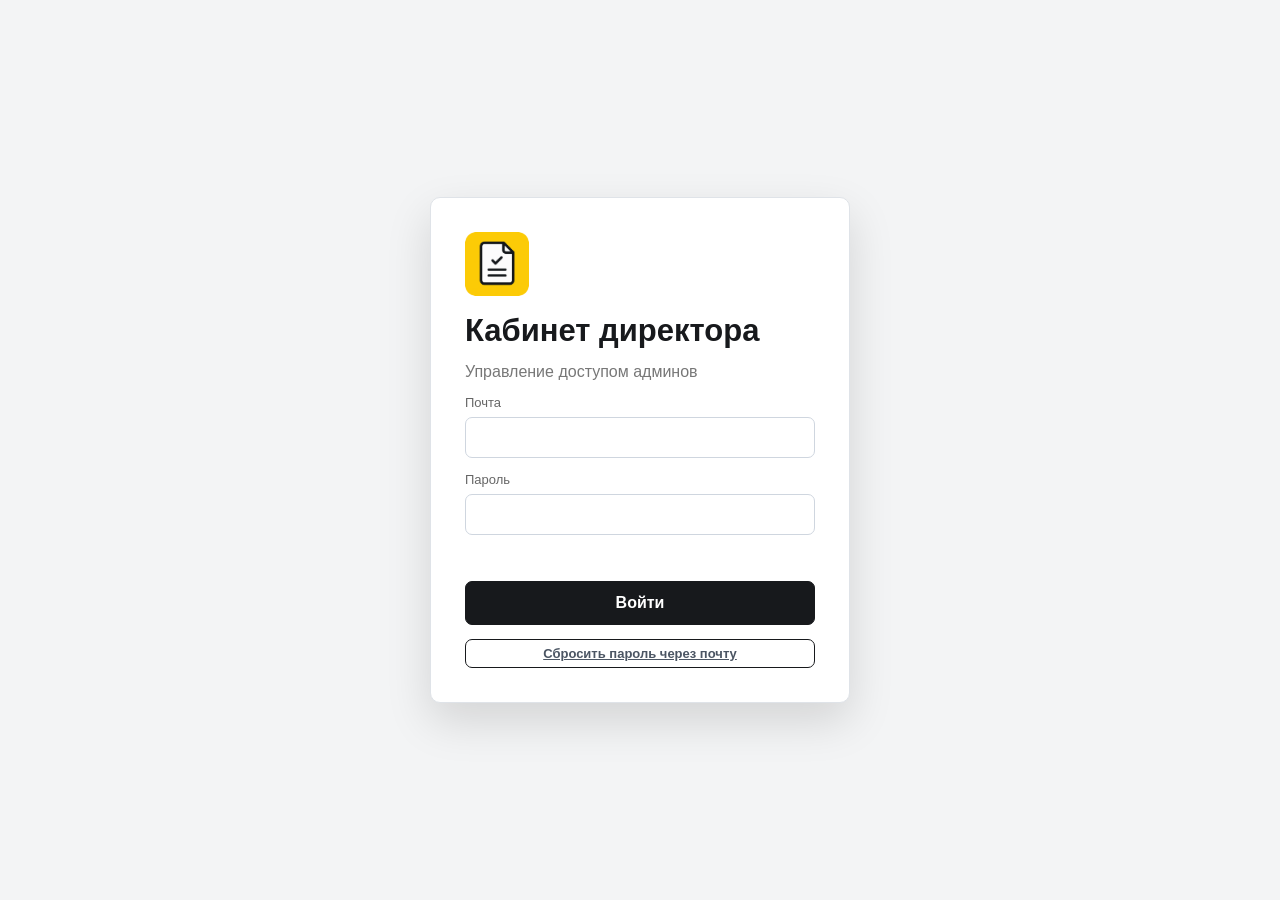
==== index.html @ 8cf00355 "Add mobile phone layout" ====
<!doctype html>
<html lang="ru">
<head>
  <meta charset="utf-8">
  <meta name="viewport" content="width=device-width,initial-scale=1">
  <title>Taxichi Pro - кабинет директора</title>
  <link rel="icon" href="taxichi-pro-logo.png">
  <link rel="apple-touch-icon" href="taxichi-pro-logo.png">
  <link rel="stylesheet" href="owner.css?v=20260713-1">
  <link rel="stylesheet" href="owner-analytics.css?v=20260710-6">
  <link rel="stylesheet" href="director-responsive.css?v=20260715-2">
</head>
<body>
<section id="ownerLogin" class="login">
  <form id="ownerLoginForm" class="login-card" autocomplete="off">
    <img src="taxichi-pro-logo.png" alt="">
    <h1>Кабинет директора</h1>
    <p>Управление доступом админов</p>
    <label>Почта<input name="email" type="email" required autocomplete="off" autocapitalize="none" spellcheck="false"></label>
    <label>Пароль<input name="password" type="password" required autocomplete="new-password"></label>
    <div id="ownerError" class="error"></div>
    <button>Войти</button>
    <button type="button" id="forgotOwnerPassword" class="link-button">Сбросить пароль через почту</button>
  </form>
</section>
<div id="ownerApp" class="app hidden">
  <aside>
    <div class="brand"><img src="taxichi-pro-logo.png" alt=""><span class="brand-copy"><b>Taxichi Pro</b><small>Директор</small></span></div>
    <nav>
      <button class="active" data-owner-page="admins">Админы</button>
      <button data-owner-page="payments" type="button">Платежи</button>
      <button data-owner-page="analytics" type="button">Аналитика</button>
      <button data-owner-page="cabinet" type="button">Кабинет</button>
    </nav>
    <div class="account"><b>Асадбек Баратов</b><span>Директор</span><button id="ownerLogout">Выйти</button></div>
  </aside>
  <main>
    <header>
      <div><h1 id="ownerTitle">Админы</h1><p id="ownerSubtitle">Доступы для админского кабинета</p></div>
      <button id="addDispatcher" class="primary">+ Добавить админа</button>
    </header>
    <section id="ownerPayments" class="owner-payments-panel hidden"></section>
    <section id="ownerAnalytics" class="owner-analytics-panel hidden"></section>
    <section id="ownerCabinet" class="owner-cabinet-panel hidden"></section>
    <section id="dispatcherGrid" class="dispatcher-list"></section>
  </main>
</div>
<dialog id="dispatcherDialog">
  <button class="close">×</button>
  <h2 id="dispatcherDialogTitle">Новый админ</h2>
  <p>Данные доступа и правила подписки для водителей этого админа.</p>
  <form id="dispatcherForm">
    <input type="hidden" name="id">
    <input type="hidden" name="active" value="true">
    <section class="admin-data-box">
      <h3>Данные админа</h3>
      <div class="form-grid">
        <label>ФИО<input name="name" required></label>
        <label>Телефон<input name="phone" required placeholder="+7 999 999-99-99"></label>
        <label>Почта<input name="email" type="email" placeholder="admin@example.com"></label>
        <label>Логин<input name="login" required></label>
        <label>Пароль<input name="password" required minlength="4"></label>
        <label class="check-field"><input name="hidden_from_directors" type="checkbox" value="true"> <span>Не показывать другим директорам</span></label>
      </div>
    </section>
    <section class="payment-settings-box">
      <h3>Подписка и платежи</h3>
      <div class="form-grid">
        <label>Тип оплаты<select name="payment_mode">
          <option value="free_park">Для таксопарков</option>
          <option value="subscription">Платеж по подписке</option>
          <option value="admin_balance">Пополнить через админку</option>
        </select></label>
        <label class="paid-only hidden">Провайдер<select name="payment_provider">
          <option value="none">Без провайдера</option>
          <option value="robokassa">Robokassa</option>
          <option value="yookassa">ЮKassa</option>
        </select></label>
        <label class="paid-only hidden">Цена 15 дней<input name="price15" type="number" min="0" step="1" value="0"></label>
        <label class="paid-only hidden">Цена 30 дней<input name="price30" type="number" min="0" step="1" value="0"></label>
        <label class="paid-only hidden">Лицевой счет<input name="account" placeholder="Номер лицевого счета"></label>
        <label class="paid-only hidden">YooKassa Shop ID<input name="shopId" placeholder="ID магазина"></label>
        <label class="paid-only hidden">YooKassa Secret/API key<input name="secretKey" placeholder="Ключ для серверной проверки"></label>
        <label class="paid-only hidden">Ссылка оплаты 15 дней<input name="paymentUrl15" type="url" placeholder="https://..."></label>
        <label class="paid-only hidden">Ссылка оплаты 30 дней<input name="paymentUrl30" type="url" placeholder="https://..."></label>
        <label class="paid-only hidden">Return URL<input name="yookassaReturnUrl" type="url" placeholder="https://..."></label>
        <label class="admin-balance-only hidden">Цена за выпуск ЭПЛ<input name="epPrice" type="number" min="0" step="1" value="0"></label>
      </div>
    </section>
    <div class="actions edit-actions">
      <button type="button" class="danger dispatcher-dialog-delete">Удалить</button>
      <button type="button" class="secondary dispatcher-dialog-toggle">Закрыть доступ</button>
      <span class="action-spacer"></span>
      <button type="button" class="cancel">Отмена</button>
      <button type="submit" class="primary">Сохранить доступ</button>
    </div>
  </form>
</dialog>
<dialog id="directorDialog">
  <button class="close director-close">×</button>
  <h2 id="directorDialogTitle">Новый директор</h2>
  <p>Дополнительный директор сможет входить в кабинет, но не сможет выдавать доступ другим директорам.</p>
  <form id="directorForm">
    <input type="hidden" name="id">
    <div class="form-grid">
      <label>ФИО<input name="name" required placeholder="ФИО директора"></label>
      <label>Почта<input name="email" type="email" required placeholder="director@example.com"></label>
      <label>Пароль<input name="password" required minlength="6"></label>
      <label>Статус<select name="active"><option value="true">Доступ открыт</option><option value="false">Доступ закрыт</option></select></label>
    </div>
    <div class="actions edit-actions">
      <button type="button" class="danger director-dialog-delete">Удалить</button>
      <span class="action-spacer"></span>
      <button type="button" class="cancel director-cancel">Отмена</button>
      <button type="submit" class="primary">Сохранить директора</button>
    </div>
  </form>
</dialog>
<dialog id="ownerResetDialog">
  <button class="close reset-close">×</button>
  <h2>Сброс пароля директора</h2>
  <p>Введите почту директора. Если почта есть в кабинете, на неё придёт код для смены пароля.</p>
  <form id="ownerResetForm" autocomplete="off">
    <div class="form-grid">
      <label>Почта<input name="email" type="email" required autocomplete="off" autocapitalize="none" spellcheck="false"></label>
      <label class="reset-code-field hidden">Код из письма<input name="code" inputmode="numeric" autocomplete="one-time-code" minlength="6" maxlength="6"></label>
      <label class="reset-password-field hidden">Новый пароль<input name="password" type="password" minlength="6" autocomplete="new-password"></label>
      <label class="reset-password-field hidden">Повторите новый пароль<input name="passwordConfirm" type="password" minlength="6" autocomplete="new-password"></label>
    </div>
    <div id="ownerResetError" class="error"></div>
    <div class="actions">
      <button type="button" class="cancel reset-cancel">Отмена</button>
      <button type="submit" id="ownerResetSubmit" class="primary">Отправить код</button>
    </div>
  </form>
</dialog>
<link rel="stylesheet" href="mobile-phone.css?v=20260729-1">
<script src="owner.js?v=20260728-1"></script>
<script src="director-payments-fix.js?v=20260714-1"></script>
</body>
</html>
---- owner.css ----
:root{
  font-family:Inter,Arial,sans-serif;
  color:#17191c;
  background:#f4f5f6;
}
*{box-sizing:border-box}
body{margin:0}
button,input,select{font:inherit}
.hidden{display:none!important}
.login{position:fixed;inset:0;display:grid;place-items:center;background:#f3f4f5}
.login-card{width:min(420px,calc(100vw - 32px));padding:34px;background:#fff;border:1px solid #dfe3e8;border-radius:10px;box-shadow:0 18px 45px #0002;display:grid;gap:14px}
.login-card img{width:64px;border-radius:10px}
.login-card h1{margin:3px 0 0}
.login-card p{margin:0;color:#777}
.login-card label{font-size:13px;color:#666}
.login-card input{display:block;width:100%;margin-top:7px;padding:12px;border:1px solid #cfd6df;border-radius:7px}
.login-card button,.primary{border:1px solid #17191c;background:#17191c;color:#fff;padding:12px 16px;border-radius:7px;font-weight:800;cursor:pointer}
.primary:hover{background:#2b2f36;border-color:#2b2f36}
.link-button{background:transparent!important;color:#4b5563!important;padding:6px!important;font-size:13px;text-decoration:underline;box-shadow:none}
.error{color:#bc3030;min-height:18px}
.app{display:flex;min-height:100vh}
aside{position:fixed;inset:0 auto 0 0;width:250px;background:#17191c;color:#fff;padding:25px 18px;display:flex;flex-direction:column}
.brand{display:flex;align-items:center;gap:11px;font-size:20px;margin-bottom:35px}
.brand img{width:42px;border-radius:8px}
.brand-copy{display:grid;gap:2px;line-height:1.05}
.brand-copy b{font-size:20px}
.brand-copy small{font-size:12px;color:#aeb4bd;font-weight:800;letter-spacing:.02em}
nav{display:flex;flex:1;flex-direction:column;gap:8px}
nav button,nav a{padding:13px;border:0;border-radius:7px;text-align:left;background:transparent;color:#aaa;text-decoration:none}
nav .active{background:#2b2f36;color:#fff}
nav [data-owner-page="cabinet"]{margin-top:auto}
.account{margin-top:auto;border-top:1px solid #333;padding:18px 8px 0;display:grid;gap:5px}
.account span{color:#aaa;font-size:13px}
.account button{margin-top:8px;background:transparent;border:1px solid #555;color:#ddd;padding:9px;border-radius:7px}
main{margin-left:250px;padding:35px 42px;width:calc(100% - 250px)}
header{display:flex;align-items:center;justify-content:space-between;gap:16px}
h1{margin:0;font-size:31px}
header p{color:#777}
.card{background:#fff;padding:0;border-radius:8px;border:1px solid #dfe3e8;box-shadow:none}
.dispatcher-list{display:grid;gap:9px;margin-top:22px}
.card-head{display:flex;justify-content:space-between;gap:10px}
.avatar{width:38px;height:38px;background:#eef1f5;border:1px solid #dfe3e8;border-radius:7px;display:grid;place-items:center;font-weight:900;color:#17191c}
.identity{display:flex;gap:11px}
.identity b,.identity small{display:block}
.identity small{color:#777;margin-top:3px}
.identity b{font-size:16px}
.count{display:inline-flex;align-items:center;justify-content:center;white-space:nowrap;background:#f3f5f7;border:1px solid #dfe3e8;border-radius:6px;padding:7px 10px;height:max-content;font-weight:800;font-size:12px}
.count.ok{background:#edf7f0;color:#146c37;border-color:#cfe8d7}
.count.off{background:#f9eeee;color:#a01f1f;border-color:#edcdcd}
.access{background:transparent;border:0;border-radius:0;padding:0;display:grid;grid-template-columns:repeat(3,minmax(148px,1fr));gap:8px;min-width:min(650px,52vw);align-items:stretch}
.access div{background:#fbfcfd;border:1px solid #e6eaf0;border-radius:6px;padding:8px 10px;min-height:64px}
.access small,.access b{display:block}
.access small{color:#777;font-size:12px}
.access b{margin-top:3px;word-break:break-word}
.access span{display:block;margin-top:3px;color:#6b7280;font-size:12px}
.dispatcher-card{border:1px solid #dfe3e8;display:grid;grid-template-columns:minmax(0,1fr) auto;align-items:center;gap:12px;padding:10px 14px;border-radius:7px;box-shadow:none}
.dispatcher-card:hover{border-color:#cbd3dc;background:#fcfcfd;box-shadow:0 6px 16px #1118270a}
.dispatcher-card.disabled{opacity:.72;background:#fbfbfb}
.dispatcher-card.private-admin{border-color:#edc949;background:#fffdf4}
.dispatcher-main{display:grid;grid-template-columns:minmax(210px,.85fr) minmax(460px,1.8fr) auto auto;align-items:center;gap:12px;min-width:0}
.dispatcher-actions{display:flex;gap:8px;flex-wrap:wrap;justify-content:flex-end}
.dispatcher-actions button{border-radius:7px;padding:9px 13px;font-weight:800;cursor:pointer}
.dispatcher-actions .dispatcher-edit{background:#17191c;border:1px solid #17191c;color:#fff;box-shadow:none;min-width:104px}
.dispatcher-actions .dispatcher-edit:hover{background:#2b2f36;border-color:#2b2f36}
.admin-name{display:grid;gap:3px;text-align:left;background:#fff;border:1px solid transparent;border-radius:8px;padding:6px 8px;color:#17191c;cursor:pointer;font:inherit}
.admin-name:hover{border-color:#cfd6df;background:#fafbfc}
.admin-name:hover b{text-decoration:underline;text-underline-offset:3px}
.private-badge{display:inline-flex;align-items:center;justify-content:center;white-space:nowrap;background:#fff4bf;color:#7a5a00;border:1px solid #f2d36b;border-radius:6px;padding:7px 9px;font-weight:800;font-size:12px}
#adminDetailsDialog,.admin-details-dialog{width:min(860px,94vw);max-height:86vh}
.admin-details-dialog h2{margin-top:0}
.admin-details-grid{display:grid;grid-template-columns:repeat(3,minmax(180px,1fr));gap:12px;margin-top:18px}
.admin-details-grid div{border:1px solid #dfe3e8;border-radius:8px;background:#fafbfc;padding:14px;min-height:78px}
.admin-details-grid small{display:block;color:#6b7280;font-weight:800;text-transform:uppercase;font-size:11px}
.admin-details-grid b{display:block;margin-top:6px;word-break:break-word}
.secondary{background:#fff;border:1px solid #cfd6df;color:#242a31}
.secondary:hover{background:#f3f5f7;border-color:#b9c3cf}
.danger{background:#b91c1c;border:1px solid #991b1b;color:#fff}
.danger:hover{background:#991b1b}
.drivers{display:flex;flex-wrap:wrap;gap:6px}
.driver{background:#edf1f7;padding:7px 9px;border-radius:9px;font-size:12px}
.owner-analytics-panel{display:grid;gap:16px;margin-top:24px}
.analytics-filter{display:flex;align-items:end;gap:12px;background:#fff;border:1px solid #dfe3e8;border-radius:8px;padding:14px}
.analytics-filter label{font-size:12px;color:#66717d;font-weight:800;text-transform:uppercase}
.analytics-filter input{display:block;margin-top:6px;padding:10px 12px;border:1px solid #cfd6df;border-radius:7px}
.analytics-loading{background:#fff;border:1px solid #dfe3e8;border-radius:8px;padding:18px;color:#66717d}
.analytics-grid{display:grid;grid-template-columns:repeat(4,minmax(160px,1fr));gap:12px}
.analytics-grid article{background:#fff;border:1px solid #dfe3e8;border-radius:8px;padding:16px}
.analytics-grid small{display:block;color:#6b7280;font-weight:800;text-transform:uppercase;font-size:11px}
.analytics-grid b{display:block;margin-top:7px;font-size:28px}
.analytics-table{width:100%;border-collapse:separate;border-spacing:0;background:#fff;border:1px solid #dfe3e8;border-radius:8px;overflow:hidden}
.analytics-table th,.analytics-table td{padding:13px 15px;border-bottom:1px solid #edf0f3;text-align:left}
.analytics-table th{font-size:12px;color:#6b7280;text-transform:uppercase;background:#fafbfc}
.analytics-table td span{display:block;color:#6b7280;font-size:12px;margin-top:3px}
.analytics-table tr:last-child td{border-bottom:0}
dialog{width:min(650px,92vw);border:1px solid #dfe3e8;border-radius:10px;padding:28px;box-shadow:0 18px 45px #0003}
dialog::backdrop{background:#0006}
#ownerResetDialog{width:min(560px,92vw);border:0;border-radius:22px;padding:30px;box-shadow:0 24px 80px #0005}
#ownerResetDialog::backdrop{background:#11182799;backdrop-filter:blur(4px)}
#ownerResetDialog h2{margin:0 32px 8px 0;font-size:26px}
#ownerResetDialog p{margin:0 0 18px;color:#66717d;line-height:1.45}
#ownerResetDialog .form-grid{grid-template-columns:1fr}
#ownerResetDialog label{font-size:12px;font-weight:850;text-transform:uppercase;color:#5f6873}
#ownerResetDialog input{min-height:46px;border-radius:12px}
#ownerResetError{padding-top:4px;font-weight:800}
.close{float:right;border:0;background:none;font-size:25px}
.admin-data-box,.payment-settings-box{display:grid;gap:12px;margin:14px 0 18px;padding:16px;border-radius:10px;background:#fff;border:1px solid #dfe3e8}
.payment-settings-box{border:2px solid #ffd21c;background:#fffbed}
.admin-data-box h3,.payment-settings-box h3{margin:0;font-size:18px}
.owner-payments-panel{display:grid;gap:14px;margin-top:24px}
.owner-cabinet-panel{display:grid;gap:14px;margin-top:24px}
.cabinet-head{display:flex;align-items:center;justify-content:space-between;gap:16px;background:#fff;border:1px solid #dfe3e8;border-radius:10px;padding:18px}
.cabinet-head h2{margin:0 0 5px}
.cabinet-head p{margin:0;color:#66717d}
.director-grid{display:grid;gap:12px}
.director-card{display:grid;grid-template-columns:minmax(0,1fr) auto auto;align-items:center;gap:14px;background:#fff;border:1px solid #dfe3e8;border-radius:10px;padding:16px;box-shadow:0 8px 22px #1118270a}
.director-card.disabled{opacity:.72;background:#fbfbfb}
.director-card-main{display:flex;align-items:center;gap:12px;min-width:0}
.director-card small{display:block;color:#66717d;font-weight:800;text-transform:uppercase;font-size:11px}
.director-card h3{margin:4px 0 2px}
.director-card p{margin:0;color:#66717d;word-break:break-word}
.director-card em{display:block;margin-top:6px;color:#17191c;font-style:normal;font-size:13px;font-weight:800}
.payment-mode-grid{display:grid;gap:12px}
.payment-admin-card{display:grid;grid-template-columns:minmax(220px,1.2fr) minmax(220px,1fr) minmax(190px,.8fr) auto;gap:14px;align-items:center;background:#fff;border:1px solid #dfe3e8;border-radius:8px;padding:16px}
.payment-admin-card small{display:block;color:#66717d;font-weight:800;text-transform:uppercase;font-size:11px}
.payment-admin-card h3{margin:4px 0 3px}
.payment-admin-card p{margin:0;color:#66717d}
.payment-admin-card b,.payment-admin-card strong{display:block;margin-top:5px;font-size:17px}
.payment-admin-card span{display:block;margin-top:4px;color:#66717d}
.balance-director-panel{margin-top:16px;background:#fff;border:1px solid #dfe3e8;border-radius:10px;padding:18px}
.balance-director-panel h2{margin:0 0 4px;font-size:22px}
.balance-director-panel p{margin:0 0 16px;color:#66717d}
.balance-director-list{display:grid;gap:14px}
.balance-admin-group{display:grid;gap:8px}
.balance-admin-title{display:flex;align-items:center;justify-content:space-between;gap:12px;padding:12px 14px;background:#fff8d8;border:1px solid #ffe08a;border-radius:9px}
.balance-admin-title small{display:block;color:#66717d;font-size:11px;font-weight:800;text-transform:uppercase}
.balance-admin-title b{display:block;margin-top:3px}
.balance-admin-title span{font-weight:850;color:#17191c}
.balance-driver-row{display:grid;grid-template-columns:minmax(220px,1.4fr) 120px minmax(170px,1fr) auto;align-items:center;gap:12px;padding:12px 14px;border:1px solid #e6e9ee;border-radius:9px;background:#fafbfc}
.balance-driver-row b{display:block}
.balance-driver-row span,.balance-mini-history{display:block;color:#66717d;font-size:13px}
.balance-driver-row strong{font-size:20px}
.balance-row-actions{display:flex;gap:7px}
.balance-row-actions button{width:34px;height:34px;border:0;border-radius:9px;font-size:20px;font-weight:950;cursor:pointer}
.balance-plus{background:#ffd21c;color:#17191c}
.balance-minus{background:#fff0f0;color:#b83c3c;border:1px solid #f0caca!important}
.form-grid{display:grid;grid-template-columns:1fr 1fr;gap:12px}
.form-grid label{font-size:13px;color:#666}
.form-grid input,.form-grid select{display:block;width:100%;padding:11px;margin-top:6px;border:1px solid #cfd6df;border-radius:7px;background:#fff}
.check-field{display:flex!important;align-items:center;gap:9px;margin-top:25px;color:#17191c!important;font-weight:800}
.check-field input{width:18px!important;height:18px;margin:0!important}
.actions{display:flex;justify-content:flex-end;gap:9px;margin-top:20px}
.edit-actions{align-items:center;background:#f7f8fa;border:1px solid #dfe3e8;border-radius:8px;padding:12px;margin-top:22px}
.edit-actions .action-spacer{flex:1 1 auto}
.edit-actions .danger,.edit-actions .secondary,.edit-actions .primary,.edit-actions .cancel{display:inline-flex;align-items:center;justify-content:center}
.edit-actions button{min-height:42px;border-radius:7px!important}
.edit-actions .dispatcher-dialog-delete{background:#b91c1c;color:#fff;border:1px solid #991b1b;box-shadow:none}
.edit-actions .dispatcher-dialog-toggle{background:#fff;color:#17191c;border:1px solid #cfd6df}
.edit-actions .primary{box-shadow:none}
.cancel{border:1px solid #ddd;background:#fff;border-radius:10px;padding:11px 15px}
@media(max-width:800px){
  aside{width:78px}
  .brand-copy,nav,.account span,.account b{display:none}
  main{margin-left:78px;width:calc(100% - 78px);padding:24px}
  header{align-items:flex-start;flex-direction:column}
  .dispatcher-card{grid-template-columns:1fr}
  .dispatcher-main{align-items:stretch;grid-template-columns:1fr}
  .director-card{grid-template-columns:1fr}
  .cabinet-head{align-items:stretch;flex-direction:column}
  .payment-admin-card{grid-template-columns:1fr}
  .balance-driver-row{grid-template-columns:1fr}
  .dispatcher-actions,.edit-actions{justify-content:stretch}
  .dispatcher-actions button,.edit-actions button{flex:1 1 auto}
  .access{grid-template-columns:1fr;min-width:0}
  .admin-details-grid{grid-template-columns:1fr}
  .analytics-filter{display:grid;grid-template-columns:1fr}
  .form-grid{grid-template-columns:1fr}
}
---- owner-analytics.css ----
.owner-analytics{margin-top:28px}.section-head{display:flex;justify-content:space-between;align-items:end;margin-bottom:13px}.section-head h2{margin:0}.section-head select{padding:10px;border:1px solid #ddd;border-radius:10px}.park-summary{display:grid;grid-template-columns:repeat(3,1fr);gap:13px}.park-summary article{background:#fff;border-radius:15px;padding:18px}.park-summary small{color:#777}.park-summary strong{display:block;font-size:27px;margin-top:6px}.waybill-table{width:100%;border-collapse:collapse;background:#fff;border-radius:15px;overflow:hidden;margin-top:14px}.waybill-table th,.waybill-table td{text-align:left;padding:13px;border-bottom:1px solid #eee}.waybill-table th{font-size:12px;color:#777}.waybill-table a{color:#111;font-weight:700}@media(max-width:800px){.park-summary{grid-template-columns:1fr}.waybill-table th:nth-child(3),.waybill-table td:nth-child(3){display:none}}
---- director-responsive.css ----
/*
  Stable desktop layout for the director cabinet.
  Desktop keeps the familiar cabinet proportions, while small laptop screens
  adapt instead of stretching the whole site to a giant 1536px canvas.
*/
:root{--taxichi-director-width:1180px;--taxichi-sidebar-width:250px}
html{min-width:0;overflow-x:auto;background:#f4f5f6}
body{min-width:0;overflow-x:hidden}
.app{min-width:0;width:100%}
aside{width:var(--taxichi-sidebar-width)!important;padding:25px 18px!important}
main{margin-left:var(--taxichi-sidebar-width)!important;width:calc(100vw - var(--taxichi-sidebar-width))!important;min-height:100vh;padding:35px 42px!important;max-width:calc(100% - var(--taxichi-sidebar-width))}
.brand-copy,nav,.account span,.account b{display:grid!important}
nav{display:flex!important}
nav button,nav a{padding:13px!important;border-radius:7px!important;font-size:15px!important}
.brand{margin-bottom:35px!important}
.brand-copy b{font-size:20px!important}
header{align-items:center!important;flex-direction:row!important;gap:18px}
h1{font-size:31px!important}
.dispatcher-list{gap:9px;margin-top:22px}
.dispatcher-card{grid-template-columns:minmax(0,1fr) auto!important;padding:10px 14px!important;width:100%!important}
.dispatcher-main{grid-template-columns:minmax(210px,.85fr) minmax(460px,1.8fr) auto auto!important;align-items:center!important;gap:12px!important}
.access{grid-template-columns:repeat(3,minmax(148px,1fr))!important;min-width:650px!important;gap:8px!important}
.access div{min-height:64px!important}
.dispatcher-actions{justify-content:flex-end!important}
.dispatcher-actions button{flex:0 0 auto!important;white-space:nowrap}
.payment-admin-card{grid-template-columns:minmax(220px,1.2fr) minmax(220px,1fr) minmax(190px,.8fr) auto!important;gap:14px!important;padding:16px!important}
.director-card{grid-template-columns:minmax(0,1fr) auto auto!important}
.cabinet-head{align-items:center!important;flex-direction:row!important}
.analytics-filter{display:flex!important}
.analytics-grid{grid-template-columns:repeat(4,minmax(160px,1fr))!important}
.analytics-table{min-width:980px}
.admin-details-grid{grid-template-columns:repeat(3,minmax(180px,1fr))!important}
.form-grid{grid-template-columns:1fr 1fr!important}
.edit-actions{justify-content:flex-end!important}
.edit-actions button{flex:0 0 auto!important}
dialog{max-height:90vh;overflow:auto}

@media(max-width:1180px){
  main{padding:28px 24px!important}
  .dispatcher-card{overflow-x:auto!important}
  .dispatcher-main{grid-template-columns:minmax(190px,.9fr) minmax(360px,1.4fr) auto!important}
  .access{min-width:520px!important;grid-template-columns:repeat(3,minmax(130px,1fr))!important}
  .payment-admin-card{grid-template-columns:minmax(180px,1fr) minmax(180px,1fr) minmax(160px,.8fr) auto!important}
  .analytics-table{min-width:900px!important}
}

@media(max-width:760px){
  html,body{min-width:0!important;width:auto!important;overflow-x:hidden!important}
  .app{display:block!important;min-width:0!important;width:100%!important}
  aside{position:sticky!important;top:0!important;z-index:20!important;width:100%!important;height:auto!important;inset:auto!important;padding:10px 12px!important;display:block!important}
  .brand{margin:0 0 10px!important;font-size:18px!important}
  .brand img{width:36px!important}
  .brand-copy{display:grid!important}
  .brand-copy b{font-size:18px!important}
  nav{display:flex!important;flex-direction:row!important;gap:8px!important;overflow-x:auto!important;padding-bottom:4px!important}
  nav [data-owner-page="cabinet"]{margin-top:0!important}
  nav button,nav a{width:auto!important;min-width:max-content!important;min-height:42px!important;flex:0 0 auto!important;padding:9px 12px!important;font-size:13px!important}
  .account{display:none!important}
  main{margin-left:0!important;width:100%!important;min-height:auto!important;padding:18px 12px 26px!important}
  header{align-items:stretch!important;flex-direction:column!important;gap:14px!important}
  h1{font-size:25px!important;line-height:1.1!important}
  #addDispatcher{width:100%!important;min-height:44px!important}
  .dispatcher-list{gap:10px!important;margin-top:16px!important}
  .dispatcher-card{grid-template-columns:1fr!important;padding:13px!important}
  .dispatcher-main{grid-template-columns:1fr!important;align-items:stretch!important;gap:10px!important}
  .access{grid-template-columns:1fr!important;min-width:0!important}
  .dispatcher-actions{display:grid!important;grid-template-columns:1fr!important;gap:8px!important;justify-content:stretch!important}
  .dispatcher-actions button{width:100%!important}
  .payment-admin-card,.director-card,.cabinet-head,.balance-driver-row{grid-template-columns:1fr!important;align-items:stretch!important}
  .cabinet-head{flex-direction:column!important}
  .analytics-filter{display:grid!important;grid-template-columns:1fr!important}
  .analytics-grid{grid-template-columns:1fr 1fr!important}
  .analytics-table{min-width:760px!important}
  .owner-analytics-panel,.owner-payments-panel,.owner-cabinet-panel{overflow-x:auto!important}
  .admin-details-grid,.form-grid{grid-template-columns:1fr!important}
  .edit-actions{display:grid!important;grid-template-columns:1fr!important;gap:9px!important;justify-content:stretch!important}
  .edit-actions .action-spacer{display:none!important}
  .edit-actions button{width:100%!important}
  dialog,#ownerResetDialog,#adminDetailsDialog{width:calc(100vw - 18px)!important;max-width:none!important;max-height:calc(100dvh - 18px)!important;padding:18px!important;border-radius:14px!important}
}
---- mobile-phone.css ----
@media(max-width:760px){
  html,body{background:#f4f5f6!important;overflow-x:hidden!important}
  body{padding-bottom:82px!important}
  .app{display:block!important}
  aside{
    position:fixed!important;left:0!important;right:0!important;bottom:0!important;top:auto!important;
    width:100%!important;height:74px!important;padding:7px 8px calc(7px + env(safe-area-inset-bottom))!important;
    background:#17191c!important;border-radius:22px 22px 0 0!important;box-shadow:0 -12px 34px #0003!important;z-index:999!important;
  }
  .brand,.account{display:none!important}
  nav{display:flex!important;flex-direction:row!important;gap:6px!important;overflow-x:auto!important;height:100%!important;align-items:center!important;padding:0!important}
  nav::-webkit-scrollbar{display:none!important}
  nav button,nav a{
    min-width:86px!important;height:58px!important;display:grid!important;place-items:center!important;
    padding:6px 7px!important;border-radius:16px!important;font-size:11px!important;line-height:1.1!important;text-align:center!important;
  }
  nav .active,nav button.active{background:#ffd21c!important;color:#17191c!important}
  main{margin-left:0!important;width:100%!important;max-width:none!important;padding:18px 12px 100px!important}
  header{display:grid!important;gap:12px!important;align-items:stretch!important}
  h1{font-size:29px!important;letter-spacing:-.04em!important}
  header p{font-size:13px!important;line-height:1.35!important}
  #addDispatcher,.primary,.secondary,.danger,.cancel{width:100%!important;justify-content:center!important}
  .dispatcher-list,.owner-payments-panel,.owner-cabinet-panel,.owner-analytics-panel{gap:12px!important;margin-top:14px!important;overflow:visible!important}
  .dispatcher-card,.payment-admin-card,.director-card,.cabinet-head,.balance-driver-row,.analytics-grid article{
    display:grid!important;grid-template-columns:1fr!important;gap:12px!important;padding:15px!important;border-radius:18px!important;
    background:#fff!important;box-shadow:0 8px 24px #1118270b!important;
  }
  .dispatcher-main,.access,.dispatcher-actions,.payment-mode-grid,.director-grid,.analytics-grid,.balance-row-actions{
    display:grid!important;grid-template-columns:1fr!important;gap:9px!important;min-width:0!important;
  }
  .access div{border-radius:14px!important;min-height:auto!important;padding:12px!important}
  .dispatcher-actions button,.balance-row-actions button{width:100%!important;min-height:44px!important}
  .admin-name{width:100%!important}
  .analytics-filter{display:grid!important;grid-template-columns:1fr!important;gap:10px!important;border-radius:18px!important}
  .analytics-filter input{width:100%!important;min-height:46px!important}
  .analytics-table,.analytics-table thead,.analytics-table tbody,.analytics-table tr,.analytics-table th,.analytics-table td{
    display:block!important;width:100%!important;min-width:0!important;
  }
  .analytics-table{border:0!important;background:transparent!important}
  .analytics-table thead{display:none!important}
  .analytics-table tr{margin:0 0 12px!important;padding:14px!important;border:1px solid #e5e8ee!important;border-radius:18px!important;background:#fff!important}
  .analytics-table td{border:0!important;padding:7px 0!important}
  dialog,#ownerResetDialog,#adminDetailsDialog{
    position:fixed!important;inset:auto 8px 8px!important;width:calc(100vw - 16px)!important;max-width:none!important;
    max-height:calc(100dvh - 22px)!important;border-radius:24px!important;padding:18px!important;overflow:auto!important;
  }
  dialog::backdrop{background:#111827aa!important;backdrop-filter:blur(4px)!important}
  .form-grid,.admin-details-grid,.edit-actions,.actions{display:grid!important;grid-template-columns:1fr!important;gap:9px!important}
  input,select,textarea{font-size:16px!important;min-height:46px!important}
  .edit-actions button,.actions button{width:100%!important;min-height:46px!important}
}
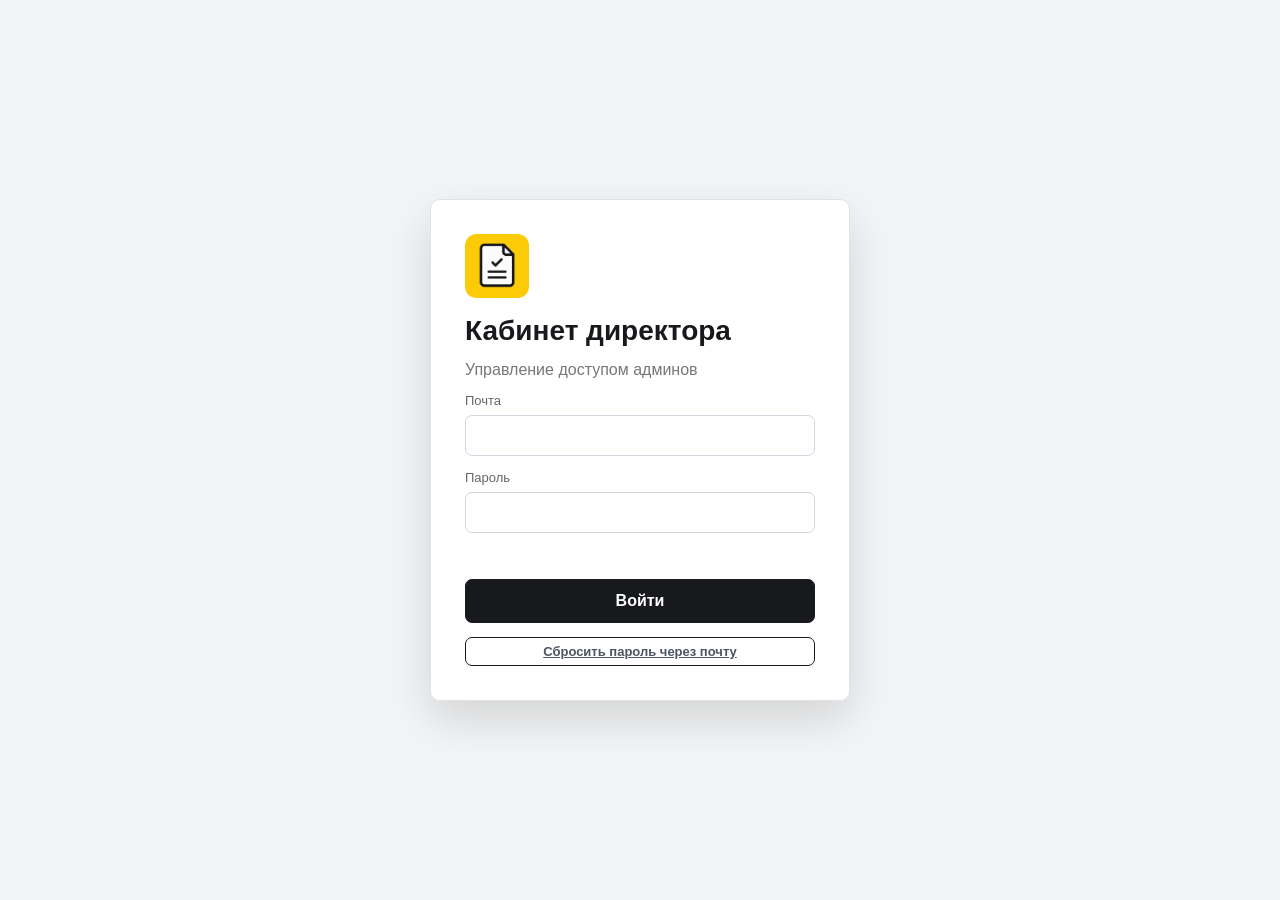
==== commit fe3f2c07: "Add small laptop safe layout" ====
--- a/index.html
+++ b/index.html
@@ -8,7 +8,7 @@
   <link rel="apple-touch-icon" href="taxichi-pro-logo.png">
   <link rel="stylesheet" href="owner.css?v=20260713-1">
   <link rel="stylesheet" href="owner-analytics.css?v=20260710-6">
-  <link rel="stylesheet" href="director-responsive.css?v=20260715-2">
+  <link rel="stylesheet" href="director-responsive.css?v=20260729-1">
 </head>
 <body>
 <section id="ownerLogin" class="login">
@@ -134,8 +134,10 @@
     </div>
   </form>
 </dialog>
-<link rel="stylesheet" href="mobile-phone.css?v=20260729-1">
-<script src="owner.js?v=20260728-1"></script>
+<link rel="stylesheet" href="mobile-phone.css?v=20260729-2">
+<link rel="stylesheet" href="small-screen-fix.css?v=20260729-1">
+<script src="director-login-clean.js?v=20260729-1"></script>
+<script src="owner.js?v=20260729-1"></script>
 <script src="director-payments-fix.js?v=20260714-1"></script>
 </body>
 </html>
--- a/director-responsive.css
+++ b/director-responsive.css
@@ -44,6 +44,39 @@
   .analytics-table{min-width:900px!important}
 }
 
+@media(max-width:1180px) and (min-width:761px){
+  :root{--taxichi-sidebar-width:210px!important}
+  aside{width:210px!important;padding:18px 14px!important}
+  main{margin-left:210px!important;width:calc(100vw - 210px)!important;max-width:calc(100% - 210px)!important;padding:22px 20px!important}
+  .brand{margin-bottom:22px!important}
+  .brand-copy b{font-size:18px!important}
+  .brand-copy small{font-size:11px!important}
+  nav button,nav a{padding:10px 11px!important;font-size:13px!important}
+  h1{font-size:26px!important}
+  header p{font-size:13px!important;margin:5px 0 0!important}
+  .dispatcher-main{grid-template-columns:minmax(170px,.85fr) minmax(320px,1.35fr) auto!important;gap:9px!important}
+  .access{min-width:460px!important;grid-template-columns:repeat(3,minmax(118px,1fr))!important}
+  .access div{min-height:58px!important;padding:8px!important}
+  .dispatcher-actions button{padding:8px 10px!important;font-size:13px!important}
+  .payment-admin-card{grid-template-columns:minmax(165px,1fr) minmax(165px,1fr) minmax(145px,.8fr) auto!important;padding:13px!important;gap:10px!important}
+  .analytics-grid{grid-template-columns:repeat(2,minmax(150px,1fr))!important}
+  .analytics-table{min-width:820px!important}
+}
+
+@media(max-width:900px) and (min-width:761px){
+  :root{--taxichi-sidebar-width:82px!important}
+  aside{width:82px!important;padding:16px 10px!important}
+  main{margin-left:82px!important;width:calc(100vw - 82px)!important;max-width:calc(100% - 82px)!important;padding:18px 16px!important}
+  .brand{justify-content:center!important;margin-bottom:18px!important}
+  .brand-copy,.account b,.account span{display:none!important}
+  nav button,nav a{justify-content:center!important;padding:10px 8px!important;min-height:44px!important;font-size:0!important}
+  header{align-items:flex-start!important;flex-direction:column!important}
+  .dispatcher-main{grid-template-columns:1fr!important}
+  .access{min-width:0!important;grid-template-columns:1fr!important}
+  .dispatcher-actions{display:grid!important;grid-template-columns:1fr 1fr!important}
+  .payment-admin-card,.director-card,.cabinet-head,.balance-driver-row{grid-template-columns:1fr!important}
+}
+
 @media(max-width:760px){
   html,body{min-width:0!important;width:auto!important;overflow-x:hidden!important}
   .app{display:block!important;min-width:0!important;width:100%!important}
@@ -56,7 +89,7 @@
   nav [data-owner-page="cabinet"]{margin-top:0!important}
   nav button,nav a{width:auto!important;min-width:max-content!important;min-height:42px!important;flex:0 0 auto!important;padding:9px 12px!important;font-size:13px!important}
   .account{display:none!important}
-  main{margin-left:0!important;width:100%!important;min-height:auto!important;padding:18px 12px 26px!important}
+  main{margin-left:0!important;width:100%!important;min-height:auto!important;padding:18px 12px 26px!important;overflow-x:hidden!important}
   header{align-items:stretch!important;flex-direction:column!important;gap:14px!important}
   h1{font-size:25px!important;line-height:1.1!important}
   #addDispatcher{width:100%!important;min-height:44px!important}
@@ -71,7 +104,8 @@
   .analytics-filter{display:grid!important;grid-template-columns:1fr!important}
   .analytics-grid{grid-template-columns:1fr 1fr!important}
   .analytics-table{min-width:760px!important}
-  .owner-analytics-panel,.owner-payments-panel,.owner-cabinet-panel{overflow-x:auto!important}
+  .owner-analytics-panel,.owner-payments-panel,.owner-cabinet-panel,.dispatcher-list{overflow-x:auto!important;-webkit-overflow-scrolling:touch!important}
+  .dispatcher-card,.payment-admin-card,.director-card,.cabinet-head,.balance-driver-row,.analytics-filter{min-width:0!important}
   .admin-details-grid,.form-grid{grid-template-columns:1fr!important}
   .edit-actions{display:grid!important;grid-template-columns:1fr!important;gap:9px!important;justify-content:stretch!important}
   .edit-actions .action-spacer{display:none!important}
--- a/mobile-phone.css
+++ b/mobile-phone.css
@@ -15,12 +15,12 @@
     padding:6px 7px!important;border-radius:16px!important;font-size:11px!important;line-height:1.1!important;text-align:center!important;
   }
   nav .active,nav button.active{background:#ffd21c!important;color:#17191c!important}
-  main{margin-left:0!important;width:100%!important;max-width:none!important;padding:18px 12px 100px!important}
+  main{margin-left:0!important;width:100%!important;max-width:none!important;padding:18px 12px 100px!important;overflow-x:hidden!important}
   header{display:grid!important;gap:12px!important;align-items:stretch!important}
   h1{font-size:29px!important;letter-spacing:-.04em!important}
   header p{font-size:13px!important;line-height:1.35!important}
   #addDispatcher,.primary,.secondary,.danger,.cancel{width:100%!important;justify-content:center!important}
-  .dispatcher-list,.owner-payments-panel,.owner-cabinet-panel,.owner-analytics-panel{gap:12px!important;margin-top:14px!important;overflow:visible!important}
+  .dispatcher-list,.owner-payments-panel,.owner-cabinet-panel,.owner-analytics-panel{gap:12px!important;margin-top:14px!important;overflow-x:auto!important;overflow-y:visible!important;-webkit-overflow-scrolling:touch!important}
   .dispatcher-card,.payment-admin-card,.director-card,.cabinet-head,.balance-driver-row,.analytics-grid article{
     display:grid!important;grid-template-columns:1fr!important;gap:12px!important;padding:15px!important;border-radius:18px!important;
     background:#fff!important;box-shadow:0 8px 24px #1118270b!important;
@@ -48,4 +48,5 @@
   .form-grid,.admin-details-grid,.edit-actions,.actions{display:grid!important;grid-template-columns:1fr!important;gap:9px!important}
   input,select,textarea{font-size:16px!important;min-height:46px!important}
   .edit-actions button,.actions button{width:100%!important;min-height:46px!important}
+  .dispatcher-card,.payment-admin-card,.director-card,.cabinet-head,.balance-driver-row,.analytics-filter{min-width:0!important}
 }
--- a/small-screen-fix.css
+++ b/small-screen-fix.css
@@ -0,0 +1,59 @@
+/*
+  Small laptop safety layer.
+  The sidebar becomes compact and scrolls separately; wide cards/sections keep
+  their own horizontal scroll so action buttons stay reachable.
+*/
+@media (max-width:1360px) and (min-width:761px){
+  html,body{overflow-x:hidden!important}
+  aside{
+    width:96px!important;
+    padding:16px 10px 76px!important;
+    overflow-y:auto!important;
+    overflow-x:hidden!important;
+  }
+  .brand{justify-content:center!important;margin:0 0 18px!important}
+  .brand img{width:42px!important;height:42px!important}
+  .brand-copy,.account b,.account span{display:none!important}
+  nav{gap:8px!important}
+  nav button,nav a{
+    justify-content:center!important;
+    min-height:48px!important;
+    padding:10px 8px!important;
+    font-size:0!important;
+  }
+  main{
+    margin-left:96px!important;
+    width:calc(100vw - 96px)!important;
+    max-width:calc(100vw - 96px)!important;
+    padding:24px 22px!important;
+    overflow-x:hidden!important;
+  }
+  header{gap:14px!important}
+  h1{font-size:28px!important}
+  .dispatcher-list,
+  .owner-payments-panel,
+  .owner-cabinet-panel,
+  .owner-analytics-panel{
+    width:100%!important;
+    max-width:100%!important;
+    overflow-x:auto!important;
+    overflow-y:visible!important;
+    -webkit-overflow-scrolling:touch!important;
+  }
+  .dispatcher-card,
+  .payment-admin-card,
+  .director-card,
+  .cabinet-head,
+  .balance-driver-row{
+    min-width:900px!important;
+  }
+  .analytics-table{min-width:980px!important}
+  .dispatcher-main{min-width:760px!important}
+  .dispatcher-actions{justify-content:flex-start!important;flex-wrap:nowrap!important}
+  .dispatcher-actions button{white-space:nowrap!important}
+  dialog,#ownerResetDialog,#adminDetailsDialog{
+    max-width:calc(100vw - 120px)!important;
+    max-height:calc(100vh - 30px)!important;
+    overflow:auto!important;
+  }
+}
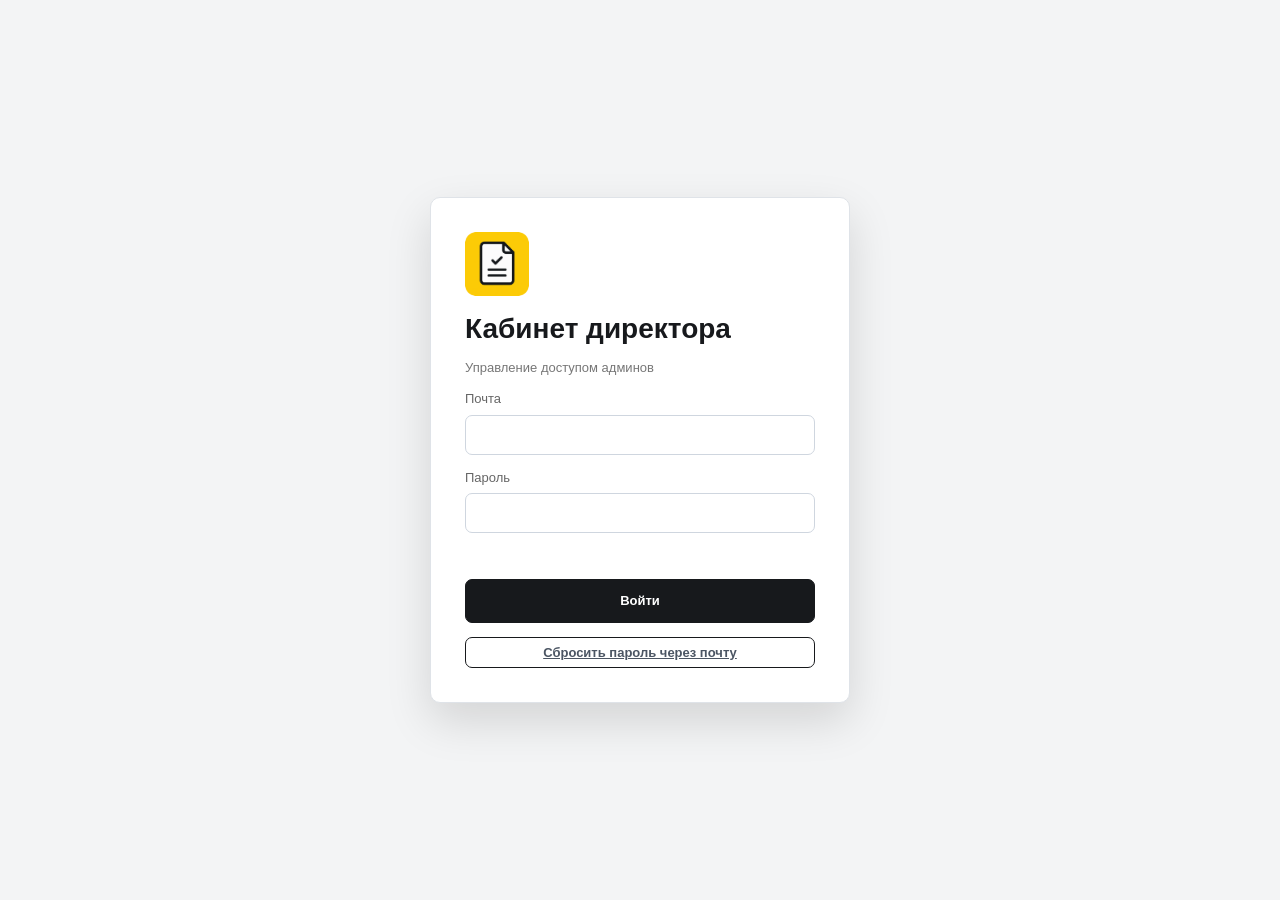
==== commit f0d9d702: "Standardize director typography" ====
--- a/index.html
+++ b/index.html
@@ -8,7 +8,8 @@
   <link rel="apple-touch-icon" href="taxichi-pro-logo.png">
   <link rel="stylesheet" href="owner.css?v=20260713-1">
   <link rel="stylesheet" href="owner-analytics.css?v=20260710-6">
-  <link rel="stylesheet" href="director-responsive.css?v=20260729-1">
+  <link rel="stylesheet" href="director-responsive.css?v=20260731-1">
+  <link rel="stylesheet" href="standard-font.css?v=20260731-1">
 </head>
 <body>
 <section id="ownerLogin" class="login">
@@ -76,13 +77,13 @@
           <option value="robokassa">Robokassa</option>
           <option value="yookassa">ЮKassa</option>
         </select></label>
-        <label class="paid-only hidden">Цена 15 дней<input name="price15" type="number" min="0" step="1" value="0"></label>
-        <label class="paid-only hidden">Цена 30 дней<input name="price30" type="number" min="0" step="1" value="0"></label>
+        <label class="paid-only hidden">Цена 15 дней<input name="price15" type="number" min="0" step="1" value="500"></label>
+        <label class="paid-only hidden">Цена 30 дней<input name="price30" type="number" min="0" step="1" value="1000"></label>
         <label class="paid-only hidden">Лицевой счет<input name="account" placeholder="Номер лицевого счета"></label>
         <label class="paid-only hidden">YooKassa Shop ID<input name="shopId" placeholder="ID магазина"></label>
         <label class="paid-only hidden">YooKassa Secret/API key<input name="secretKey" placeholder="Ключ для серверной проверки"></label>
-        <label class="paid-only hidden">Ссылка оплаты 15 дней<input name="paymentUrl15" type="url" placeholder="https://..."></label>
-        <label class="paid-only hidden">Ссылка оплаты 30 дней<input name="paymentUrl30" type="url" placeholder="https://..."></label>
+        <label class="paid-only hidden">Ссылка оплаты 15 дней<input name="paymentUrl15" type="url" placeholder="https://api.taxichi.pro/pay/test?days=15"></label>
+        <label class="paid-only hidden">Ссылка оплаты 30 дней<input name="paymentUrl30" type="url" placeholder="https://api.taxichi.pro/pay/test?days=30"></label>
         <label class="paid-only hidden">Return URL<input name="yookassaReturnUrl" type="url" placeholder="https://..."></label>
         <label class="admin-balance-only hidden">Цена за выпуск ЭПЛ<input name="epPrice" type="number" min="0" step="1" value="0"></label>
       </div>
@@ -135,9 +136,9 @@
   </form>
 </dialog>
 <link rel="stylesheet" href="mobile-phone.css?v=20260729-2">
-<link rel="stylesheet" href="small-screen-fix.css?v=20260729-1">
-<script src="director-login-clean.js?v=20260729-1"></script>
-<script src="owner.js?v=20260729-1"></script>
-<script src="director-payments-fix.js?v=20260714-1"></script>
+<link rel="stylesheet" href="small-screen-fix.css?v=20260731-1">
+<script src="director-login-clean.js?v=20260731-1"></script>
+<script src="owner.js?v=20260731-2"></script>
+<script src="director-payments-fix.js?v=20260731-1"></script>
 </body>
 </html>
--- a/director-responsive.css
+++ b/director-responsive.css
@@ -5,7 +5,7 @@
 */
 :root{--taxichi-director-width:1180px;--taxichi-sidebar-width:250px}
 html{min-width:0;overflow-x:auto;background:#f4f5f6}
-body{min-width:0;overflow-x:hidden}
+body{min-width:0;overflow-x:auto}
 .app{min-width:0;width:100%}
 aside{width:var(--taxichi-sidebar-width)!important;padding:25px 18px!important}
 main{margin-left:var(--taxichi-sidebar-width)!important;width:calc(100vw - var(--taxichi-sidebar-width))!important;min-height:100vh;padding:35px 42px!important;max-width:calc(100% - var(--taxichi-sidebar-width))}
@@ -78,7 +78,7 @@
 }
 
 @media(max-width:760px){
-  html,body{min-width:0!important;width:auto!important;overflow-x:hidden!important}
+  html,body{min-width:0!important;width:auto!important;overflow-x:auto!important}
   .app{display:block!important;min-width:0!important;width:100%!important}
   aside{position:sticky!important;top:0!important;z-index:20!important;width:100%!important;height:auto!important;inset:auto!important;padding:10px 12px!important;display:block!important}
   .brand{margin:0 0 10px!important;font-size:18px!important}
@@ -89,7 +89,7 @@
   nav [data-owner-page="cabinet"]{margin-top:0!important}
   nav button,nav a{width:auto!important;min-width:max-content!important;min-height:42px!important;flex:0 0 auto!important;padding:9px 12px!important;font-size:13px!important}
   .account{display:none!important}
-  main{margin-left:0!important;width:100%!important;min-height:auto!important;padding:18px 12px 26px!important;overflow-x:hidden!important}
+  main{margin-left:0!important;width:100%!important;min-height:auto!important;padding:18px 12px 26px!important;overflow-x:auto!important}
   header{align-items:stretch!important;flex-direction:column!important;gap:14px!important}
   h1{font-size:25px!important;line-height:1.1!important}
   #addDispatcher{width:100%!important;min-height:44px!important}
--- a/standard-font.css
+++ b/standard-font.css
@@ -0,0 +1,23 @@
+/* Standard readable site typography for all director pages. */
+html{font-size:14px!important}
+body,button,input,select,textarea{font-size:14px!important;line-height:1.35!important}
+h1,#ownerTitle{font-size:26px!important;line-height:1.15!important}
+h2{font-size:21px!important;line-height:1.2!important}
+h3{font-size:16px!important;line-height:1.25!important}
+header p,.muted{font-size:14px!important}
+nav button,nav a{font-size:14px!important}
+.brand-copy b{font-size:19px!important}
+.brand-copy small,.account span{font-size:11px!important}
+.identity b,.admin-name b{font-size:14px!important}
+.identity small,.access small,.access span,.driver,.count,.private-badge{font-size:12px!important}
+.access b,.admin-details-grid b{font-size:14px!important}
+.primary,.secondary,.danger,.dispatcher-actions button{font-size:14px!important}
+input,select,textarea{min-height:40px!important;padding:9px 12px!important}
+.analytics-card b,.report-cards b{font-size:22px!important}
+
+@media(max-width:1360px) and (min-width:761px){
+  h1,#ownerTitle{font-size:24px!important}
+  body,button,input,select,textarea{font-size:13px!important}
+  nav button,nav a{font-size:13px!important}
+  .primary,.secondary,.danger,.dispatcher-actions button{font-size:13px!important}
+}
--- a/small-screen-fix.css
+++ b/small-screen-fix.css
@@ -4,12 +4,12 @@
   their own horizontal scroll so action buttons stay reachable.
 */
 @media (max-width:1360px) and (min-width:761px){
-  html,body{overflow-x:hidden!important}
+  html,body{overflow-x:auto!important}
   aside{
     width:96px!important;
     padding:16px 10px 76px!important;
     overflow-y:auto!important;
-    overflow-x:hidden!important;
+    overflow-x:auto!important;
   }
   .brand{justify-content:center!important;margin:0 0 18px!important}
   .brand img{width:42px!important;height:42px!important}
